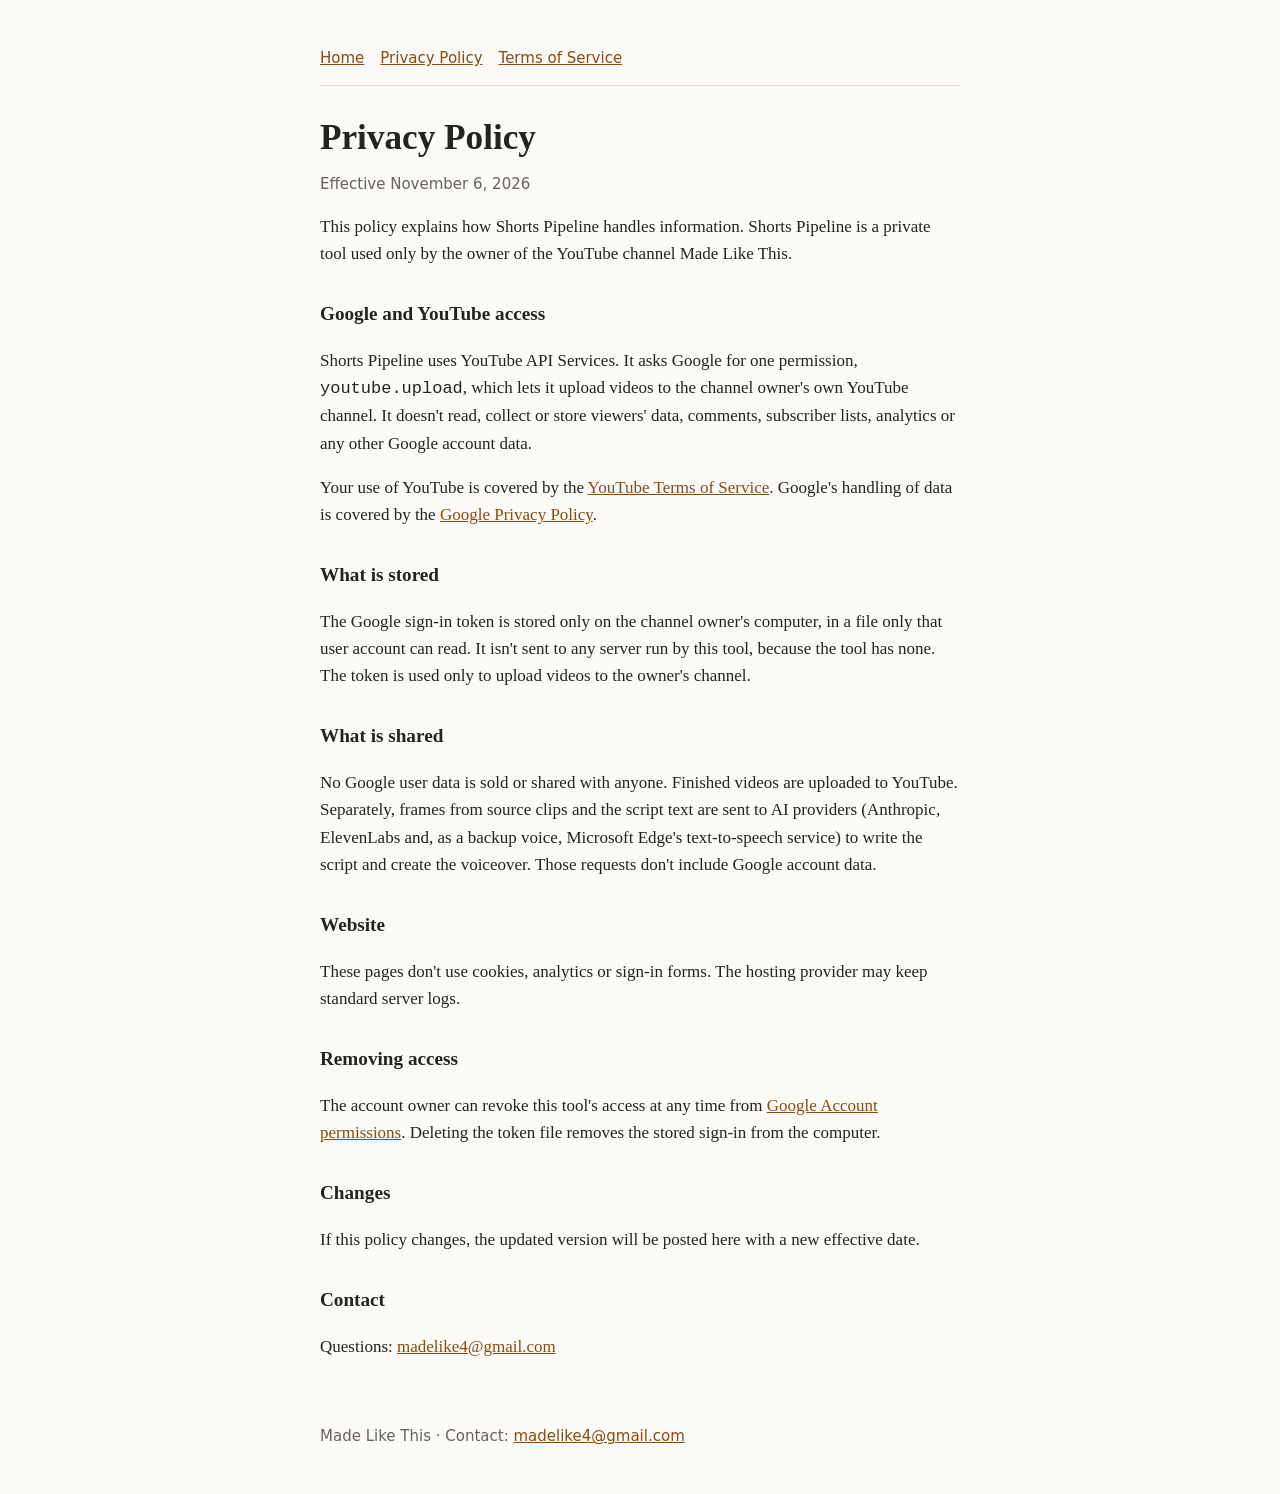
==== privacy.html @ 10c2c99a "Create privacy.html" ====
<!doctype html>
<html lang="en">
<head>
<meta charset="utf-8">
<meta name="viewport" content="width=device-width, initial-scale=1">
<title>Privacy Policy</title>
<link rel="stylesheet" href="style.css">
</head>
<body>
<main>
<nav aria-label="Pages"><a href="index.html">Home</a><a href="privacy.html">Privacy Policy</a><a href="terms.html">Terms of Service</a></nav>
<h1>Privacy Policy</h1>
<p class="meta">Effective November 6, 2026</p>
<p>This policy explains how Shorts Pipeline handles information. Shorts Pipeline is a private tool used only by the owner of the YouTube channel Made Like This.</p>
<h2>Google and YouTube access</h2>
<p>Shorts Pipeline uses YouTube API Services. It asks Google for one permission, <code>youtube.upload</code>, which lets it upload videos to the channel owner's own YouTube channel. It doesn't read, collect or store viewers' data, comments, subscriber lists, analytics or any other Google account data.</p>
<p>Your use of YouTube is covered by the <a href="https://www.youtube.com/t/terms">YouTube Terms of Service</a>. Google's handling of data is covered by the <a href="https://policies.google.com/privacy">Google Privacy Policy</a>.</p>
<h2>What is stored</h2>
<p>The Google sign-in token is stored only on the channel owner's computer, in a file only that user account can read. It isn't sent to any server run by this tool, because the tool has none. The token is used only to upload videos to the owner's channel.</p>
<h2>What is shared</h2>
<p>No Google user data is sold or shared with anyone. Finished videos are uploaded to YouTube. Separately, frames from source clips and the script text are sent to AI providers (Anthropic, ElevenLabs and, as a backup voice, Microsoft Edge's text-to-speech service) to write the script and create the voiceover. Those requests don't include Google account data.</p>
<h2>Website</h2>
<p>These pages don't use cookies, analytics or sign-in forms. The hosting provider may keep standard server logs.</p>
<h2>Removing access</h2>
<p>The account owner can revoke this tool's access at any time from <a href="https://myaccount.google.com/permissions">Google Account permissions</a>. Deleting the token file removes the stored sign-in from the computer.</p>
<h2>Changes</h2>
<p>If this policy changes, the updated version will be posted here with a new effective date.</p>
<h2>Contact</h2>
<p>Questions: <a href="mailto:madelike4@gmail.com">madelike4@gmail.com</a></p>
</main>
<footer>Made Like This · Contact: <a href="mailto:madelike4@gmail.com">madelike4@gmail.com</a></footer>
</body></html>
---- style.css ----
:root { color-scheme: light dark; --bg: #fbfaf7; --text: #24231f; --muted: #66635b; --line: #dfdbd1; --link: #8a4b12; }
@media (prefers-color-scheme: dark) { :root { --bg: #191815; --text: #ece9e1; --muted: #a8a397; --line: #37342e; --link: #e6a866; } }
* { box-sizing: border-box; }
body { margin: 0; background: var(--bg); color: var(--text); font: 17px/1.6 Georgia, "Times New Roman", serif; }
main { max-width: 42rem; margin: 0 auto; padding: 3rem 1rem 2rem; }
nav { display: flex; flex-wrap: wrap; gap: 1rem; padding-bottom: 1rem; border-bottom: 1px solid var(--line); font: 15px/1.4 system-ui, sans-serif; }
h1 { font-size: 2.2rem; line-height: 1.15; margin: 2rem 0 .5rem; }
h2 { font-size: 1.2rem; margin: 2rem 0 .25rem; }
a { color: var(--link); }
.meta, footer { color: var(--muted); font: 15px/1.5 system-ui, sans-serif; }
footer { max-width: 42rem; margin: 0 auto; padding: 1rem 1rem 3rem; }
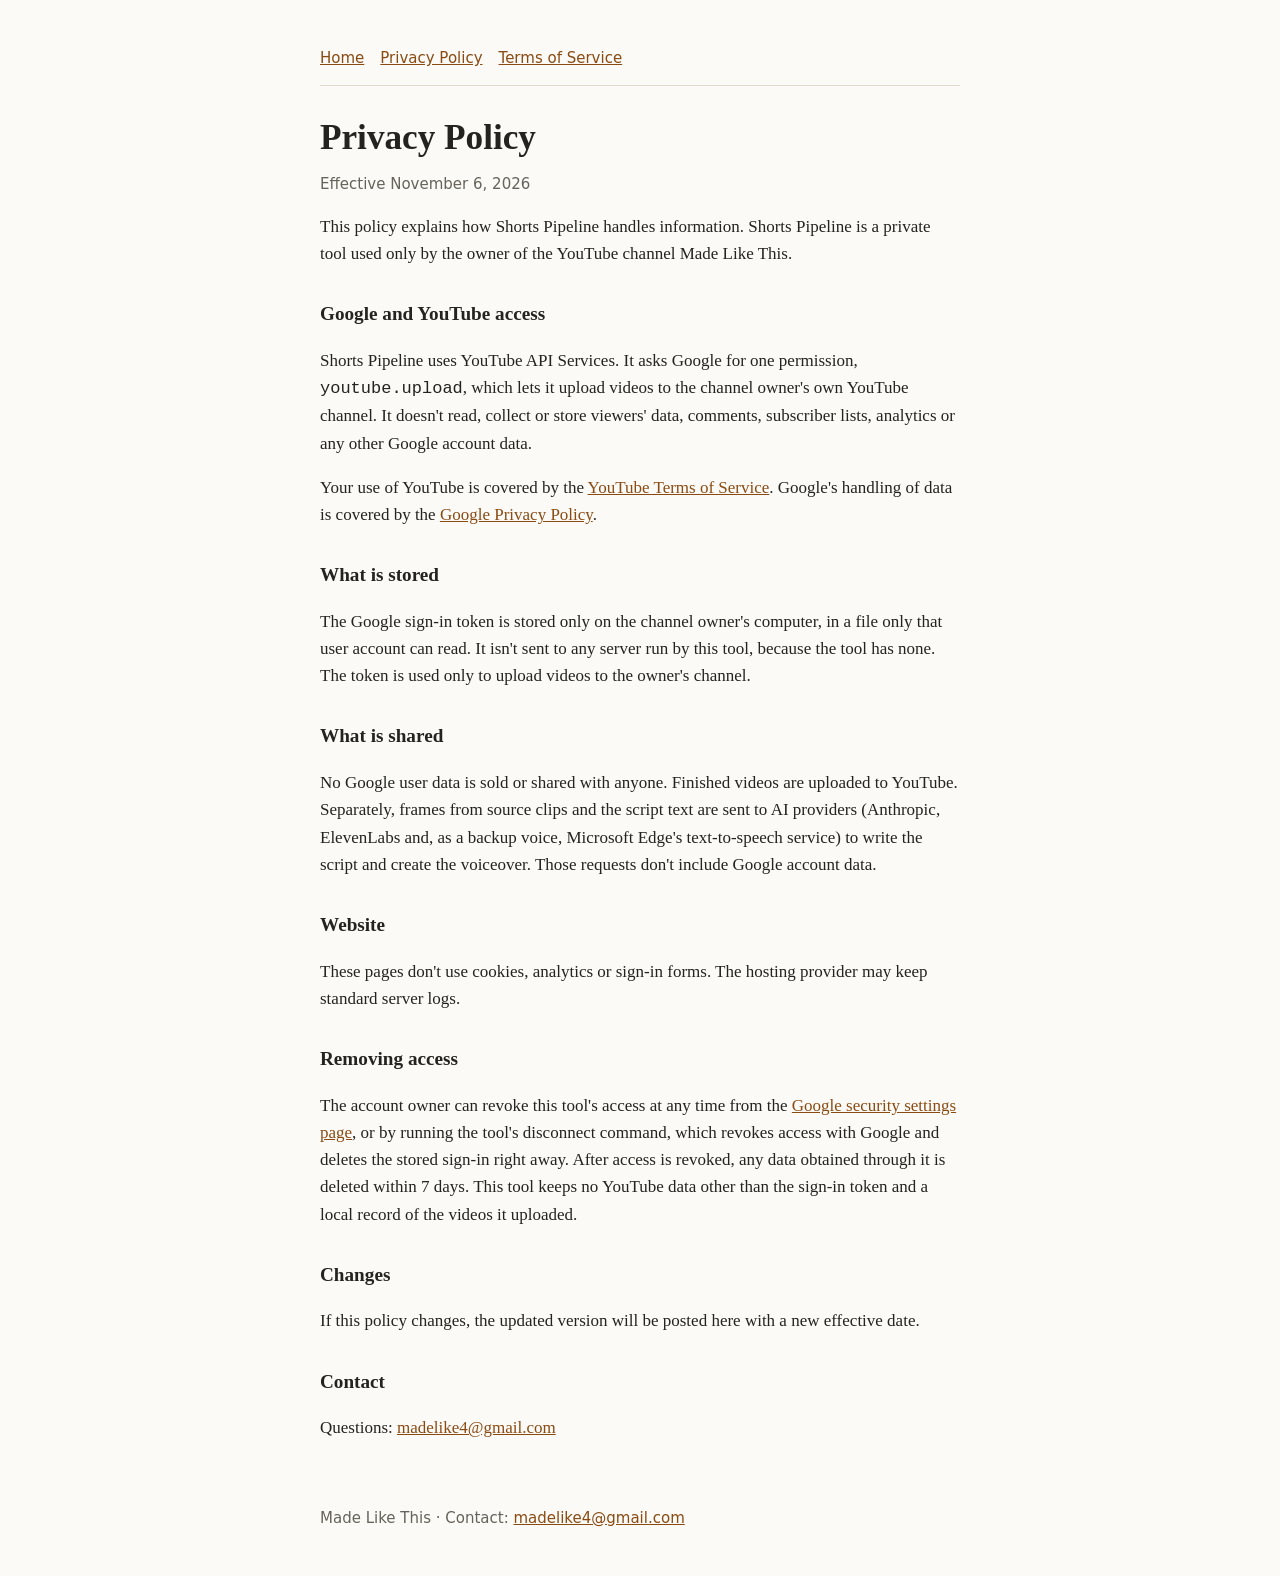
==== commit 53bf7f12: "Update privacy.html" ====
--- a/privacy.html
+++ b/privacy.html
@@ -22,7 +22,7 @@
 <h2>Website</h2>
 <p>These pages don't use cookies, analytics or sign-in forms. The hosting provider may keep standard server logs.</p>
 <h2>Removing access</h2>
-<p>The account owner can revoke this tool's access at any time from <a href="https://myaccount.google.com/permissions">Google Account permissions</a>. Deleting the token file removes the stored sign-in from the computer.</p>
+<p>The account owner can revoke this tool's access at any time from the <a href="https://security.google.com/settings/security/permissions">Google security settings page</a>, or by running the tool's disconnect command, which revokes access with Google and deletes the stored sign-in right away. After access is revoked, any data obtained through it is deleted within 7 days. This tool keeps no YouTube data other than the sign-in token and a local record of the videos it uploaded.</p>
 <h2>Changes</h2>
 <p>If this policy changes, the updated version will be posted here with a new effective date.</p>
 <h2>Contact</h2>
